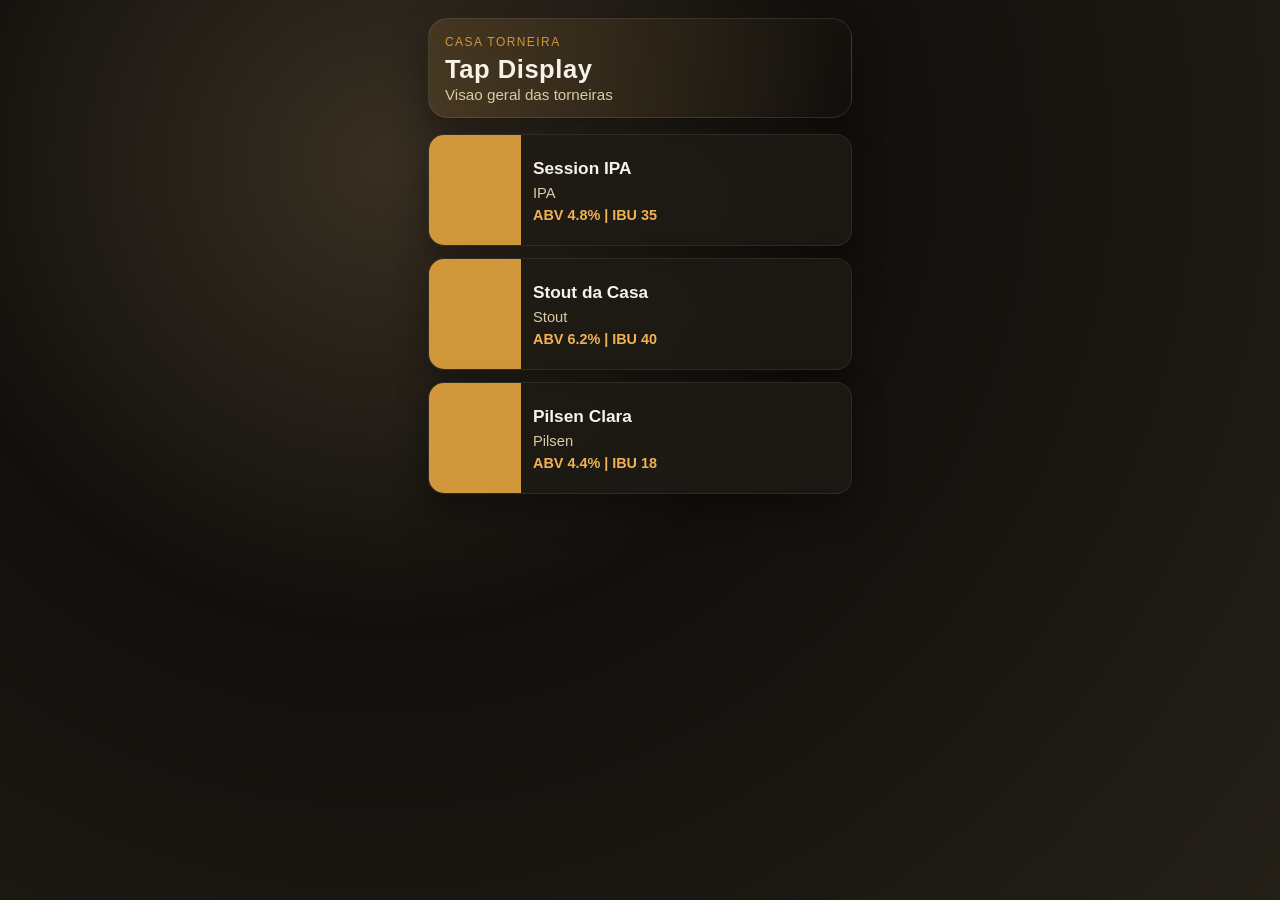
==== index.html @ 4438cc1c "primeiro commit" ====
<!doctype html>
<html lang="pt-BR">
  <head>
    <meta charset="UTF-8" />
    <meta name="viewport" content="width=device-width, initial-scale=1.0" />
    <title>Tap Display | Visao Geral</title>
    <link rel="stylesheet" href="assets/css/styles.css" />
  </head>
  <body class="page-index">
    <main class="app-shell">
      <header class="brand-bar">
        <p class="brand-eyebrow">Casa Torneira</p>
        <h1 class="brand-title">Tap Display</h1>
        <p class="brand-subtitle">Visao geral das torneiras</p>
      </header>

      <section class="card-grid" id="tap-list" aria-live="polite"></section>

      <section class="state-message hidden" id="index-state" role="status"></section>
    </main>

    <script src="assets/js/app.js" defer></script>
  </body>
</html>
---- assets/css/styles.css ----
:root {
  --bg-top: #12100d;
  --bg-bottom: #242018;
  --surface: rgba(30, 26, 20, 0.86);
  --surface-soft: rgba(255, 255, 255, 0.04);
  --text-primary: #f8f3e9;
  --text-secondary: #dacba7;
  --accent: #d1973b;
  --accent-strong: #f0b253;
  --ok: #89d464;
  --error: #f08b75;
  --radius: 20px;
  --shadow: 0 16px 34px rgba(0, 0, 0, 0.35);
}

*,
*::before,
*::after {
  box-sizing: border-box;
}

html,
body {
  margin: 0;
  min-height: 100%;
}

body {
  font-family: "Bahnschrift", "Trebuchet MS", "Segoe UI", sans-serif;
  color: var(--text-primary);
  background: radial-gradient(circle at 30% 18%, #382f22 0%, var(--bg-top) 40%, var(--bg-bottom) 100%);
}

.app-shell {
  max-width: 460px;
  min-height: 100vh;
  margin: 0 auto;
  padding: 18px;
  display: flex;
  flex-direction: column;
  gap: 16px;
}

.brand-bar {
  background: linear-gradient(120deg, rgba(209, 151, 59, 0.15), rgba(0, 0, 0, 0));
  border: 1px solid rgba(255, 255, 255, 0.1);
  border-radius: var(--radius);
  padding: 16px 16px 14px;
  box-shadow: var(--shadow);
}

.brand-bar.compact {
  padding-bottom: 10px;
}

.brand-eyebrow {
  margin: 0;
  color: var(--accent);
  font-size: 0.75rem;
  letter-spacing: 0.12em;
  text-transform: uppercase;
}

.brand-title {
  margin: 6px 0 2px;
  font-size: 1.6rem;
  letter-spacing: 0.02em;
}

.brand-subtitle {
  margin: 0;
  color: var(--text-secondary);
  font-size: 0.95rem;
}

.card-grid {
  display: grid;
  gap: 12px;
}

.tap-link {
  color: inherit;
  text-decoration: none;
}

.tap-list-card {
  display: grid;
  grid-template-columns: 92px 1fr;
  gap: 12px;
  background: var(--surface);
  border: 1px solid rgba(255, 255, 255, 0.08);
  border-radius: 16px;
  box-shadow: var(--shadow);
  overflow: hidden;
}

.tap-list-card:focus-within {
  outline: 2px solid var(--accent);
  outline-offset: 2px;
}

.tap-list-card img {
  width: 100%;
  height: 100%;
  min-height: 110px;
  object-fit: cover;
  background: #2f2a21;
}

.tap-list-content {
  padding: 10px 10px 10px 0;
  display: grid;
  gap: 6px;
  align-content: center;
}

.tap-list-name {
  margin: 0;
  font-size: 1.08rem;
}

.tap-list-style {
  margin: 0;
  color: var(--text-secondary);
  font-size: 0.92rem;
}

.tap-list-metrics {
  margin: 0;
  font-weight: 600;
  color: var(--accent-strong);
  font-size: 0.9rem;
}

.tap-shell {
  justify-content: flex-start;
}

.tap-card {
  background: var(--surface);
  border-radius: var(--radius);
  overflow: hidden;
  border: 1px solid rgba(255, 255, 255, 0.08);
  box-shadow: var(--shadow);
  animation: card-enter 420ms ease-out both;
}

.tap-hero {
  margin: 0;
  aspect-ratio: 3 / 4;
  background: linear-gradient(180deg, rgba(209, 151, 59, 0.25), rgba(0, 0, 0, 0));
}

.tap-hero img {
  width: 100%;
  height: 100%;
  object-fit: cover;
}

.tap-info {
  padding: 18px;
}

.tap-name {
  margin: 0;
  font-size: clamp(1.6rem, 4.8vw, 2.2rem);
  line-height: 1.08;
}

.tap-style {
  margin: 8px 0 0;
  font-size: 1.05rem;
  color: var(--text-secondary);
  letter-spacing: 0.02em;
}

.tap-metrics {
  margin: 12px 0 0;
  font-size: 1rem;
  display: inline-flex;
  align-items: center;
  gap: 9px;
  font-weight: 650;
  color: var(--accent-strong);
}

.metric-dot {
  width: 7px;
  height: 7px;
  background: var(--accent);
  border-radius: 99px;
}

.tap-description {
  margin: 14px 0 0;
  color: var(--text-primary);
  font-size: 1rem;
  line-height: 1.45;
}

.tap-status {
  margin: 15px 0 0;
  display: inline-block;
  font-size: 0.88rem;
  border-radius: 999px;
  background: rgba(137, 212, 100, 0.16);
  border: 1px solid rgba(137, 212, 100, 0.5);
  color: #b6ef9f;
  padding: 6px 10px;
}

.state-message {
  border-radius: 14px;
  border: 1px solid rgba(240, 139, 117, 0.55);
  background: rgba(240, 139, 117, 0.12);
  color: #ffd6ce;
  padding: 12px;
  font-weight: 600;
}

.hidden {
  display: none !important;
}

@keyframes card-enter {
  from {
    opacity: 0;
    transform: translateY(12px);
  }
  to {
    opacity: 1;
    transform: translateY(0);
  }
}

@media (min-width: 481px) and (max-width: 768px) {
  .app-shell {
    max-width: 560px;
    padding: 20px;
  }

  .card-grid {
    grid-template-columns: repeat(2, minmax(0, 1fr));
    gap: 14px;
  }

  .tap-list-card {
    grid-template-columns: 1fr;
  }

  .tap-list-card img {
    min-height: 180px;
    max-height: 220px;
  }

  .tap-list-content {
    padding: 12px;
  }
}
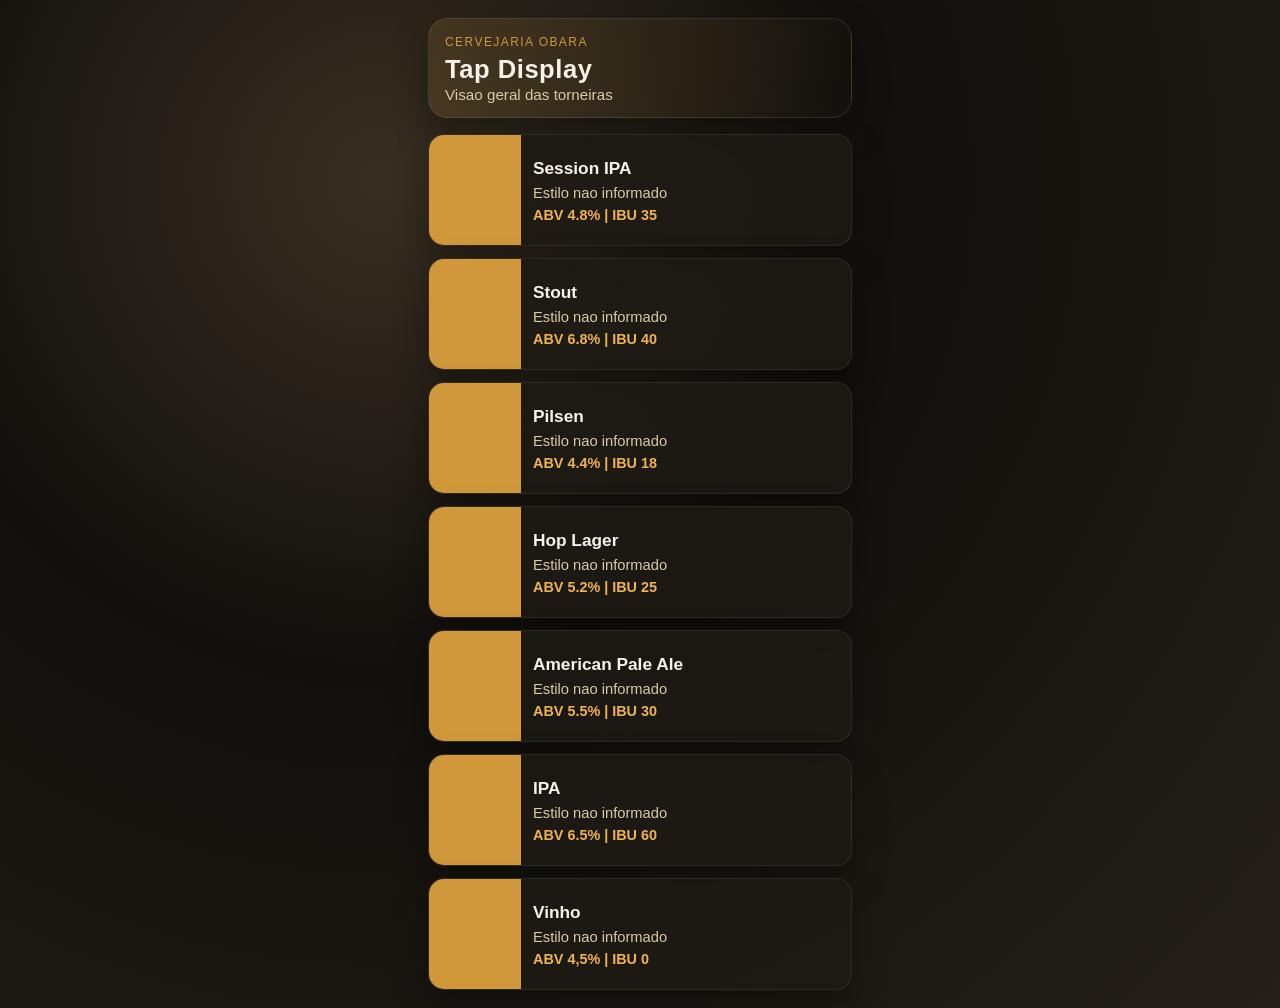
==== commit 48e72870: "feature_alteracao_de_layout" ====
--- a/index.html
+++ b/index.html
@@ -9,7 +9,7 @@
   <body class="page-index">
     <main class="app-shell">
       <header class="brand-bar">
-        <p class="brand-eyebrow">Casa Torneira</p>
+        <p class="brand-eyebrow">Cervejaria OBARa</p>
         <h1 class="brand-title">Tap Display</h1>
         <p class="brand-subtitle">Visao geral das torneiras</p>
       </header>
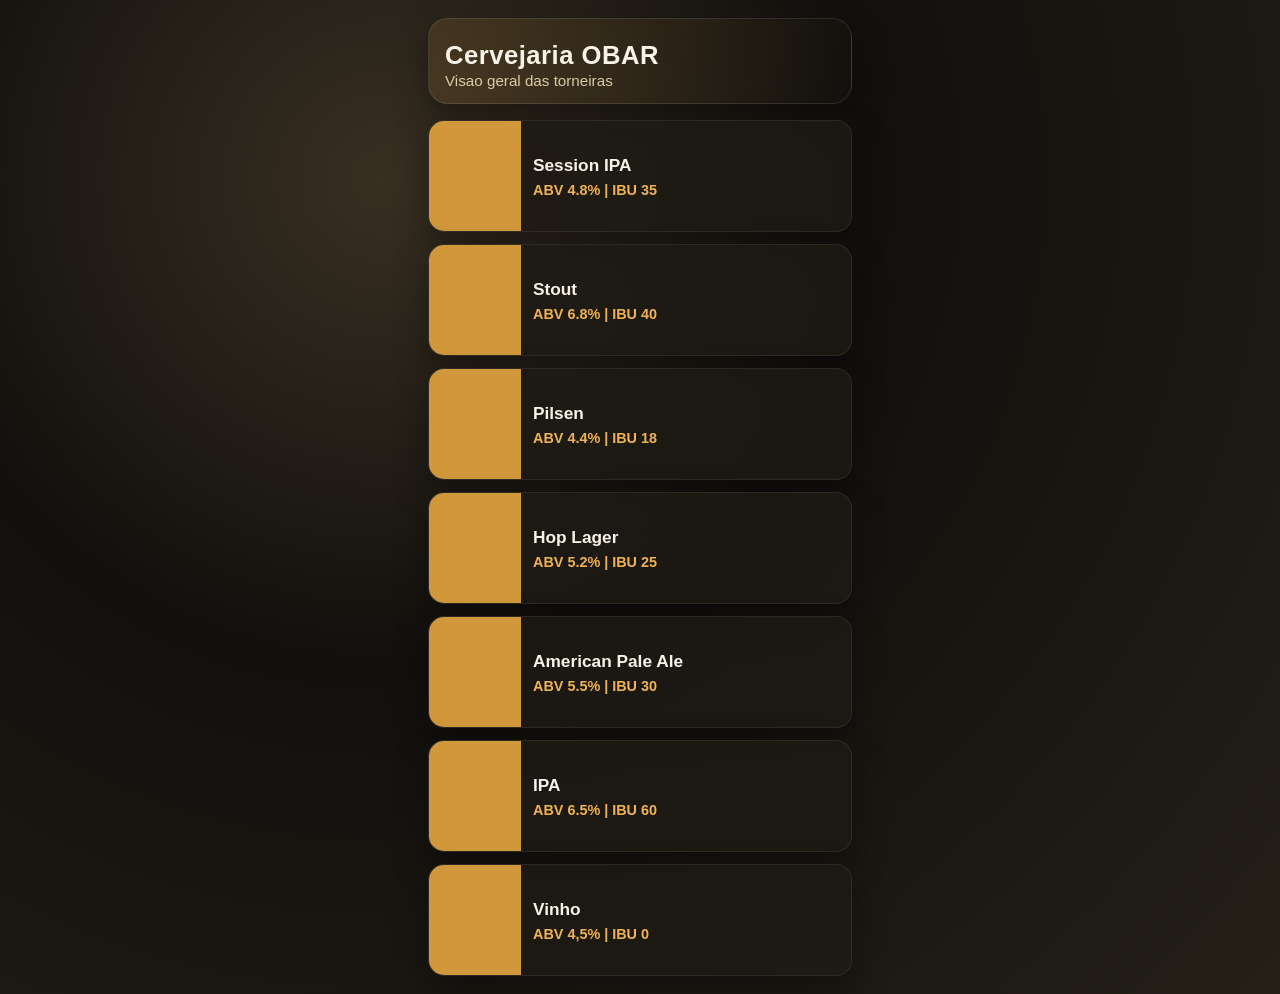
==== commit f618eea8: "feature_modificacoes_css" ====
--- a/index.html
+++ b/index.html
@@ -3,14 +3,13 @@
   <head>
     <meta charset="UTF-8" />
     <meta name="viewport" content="width=device-width, initial-scale=1.0" />
-    <title>Tap Display | Visao Geral</title>
+    <title>Camara Fria</title>
     <link rel="stylesheet" href="assets/css/styles.css" />
   </head>
   <body class="page-index">
     <main class="app-shell">
       <header class="brand-bar">
-        <p class="brand-eyebrow">Cervejaria OBARa</p>
-        <h1 class="brand-title">Tap Display</h1>
+        <h1 class="brand-title">Cervejaria OBAR</h1>
         <p class="brand-subtitle">Visao geral das torneiras</p>
       </header>
 
--- a/assets/css/styles.css
+++ b/assets/css/styles.css
@@ -56,7 +56,7 @@
 .brand-eyebrow {
   margin: 0;
   color: var(--accent);
-  font-size: 0.75rem;
+  font-size: 1.00rem;
   letter-spacing: 0.12em;
   text-transform: uppercase;
 }
@@ -119,12 +119,6 @@
   font-size: 1.08rem;
 }
 
-.tap-list-style {
-  margin: 0;
-  color: var(--text-secondary);
-  font-size: 0.92rem;
-}
-
 .tap-list-metrics {
   margin: 0;
   font-weight: 600;
